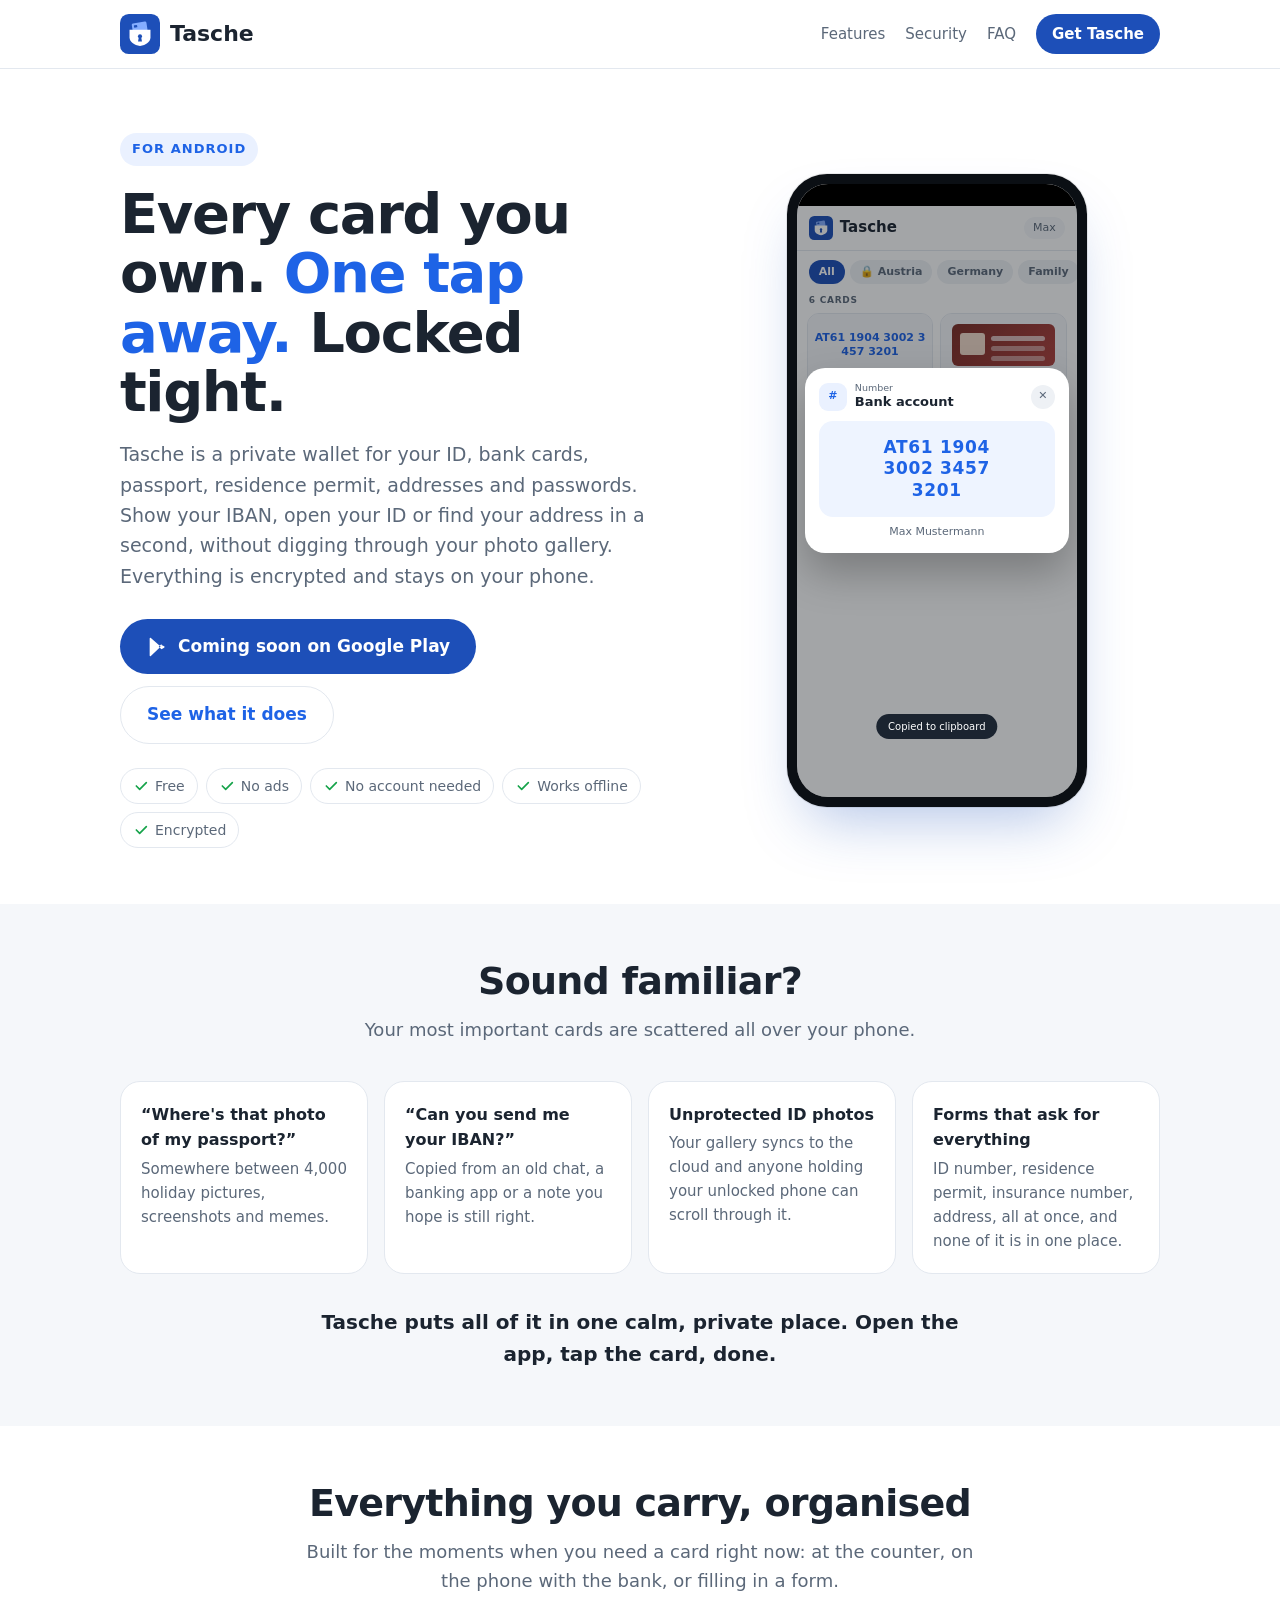
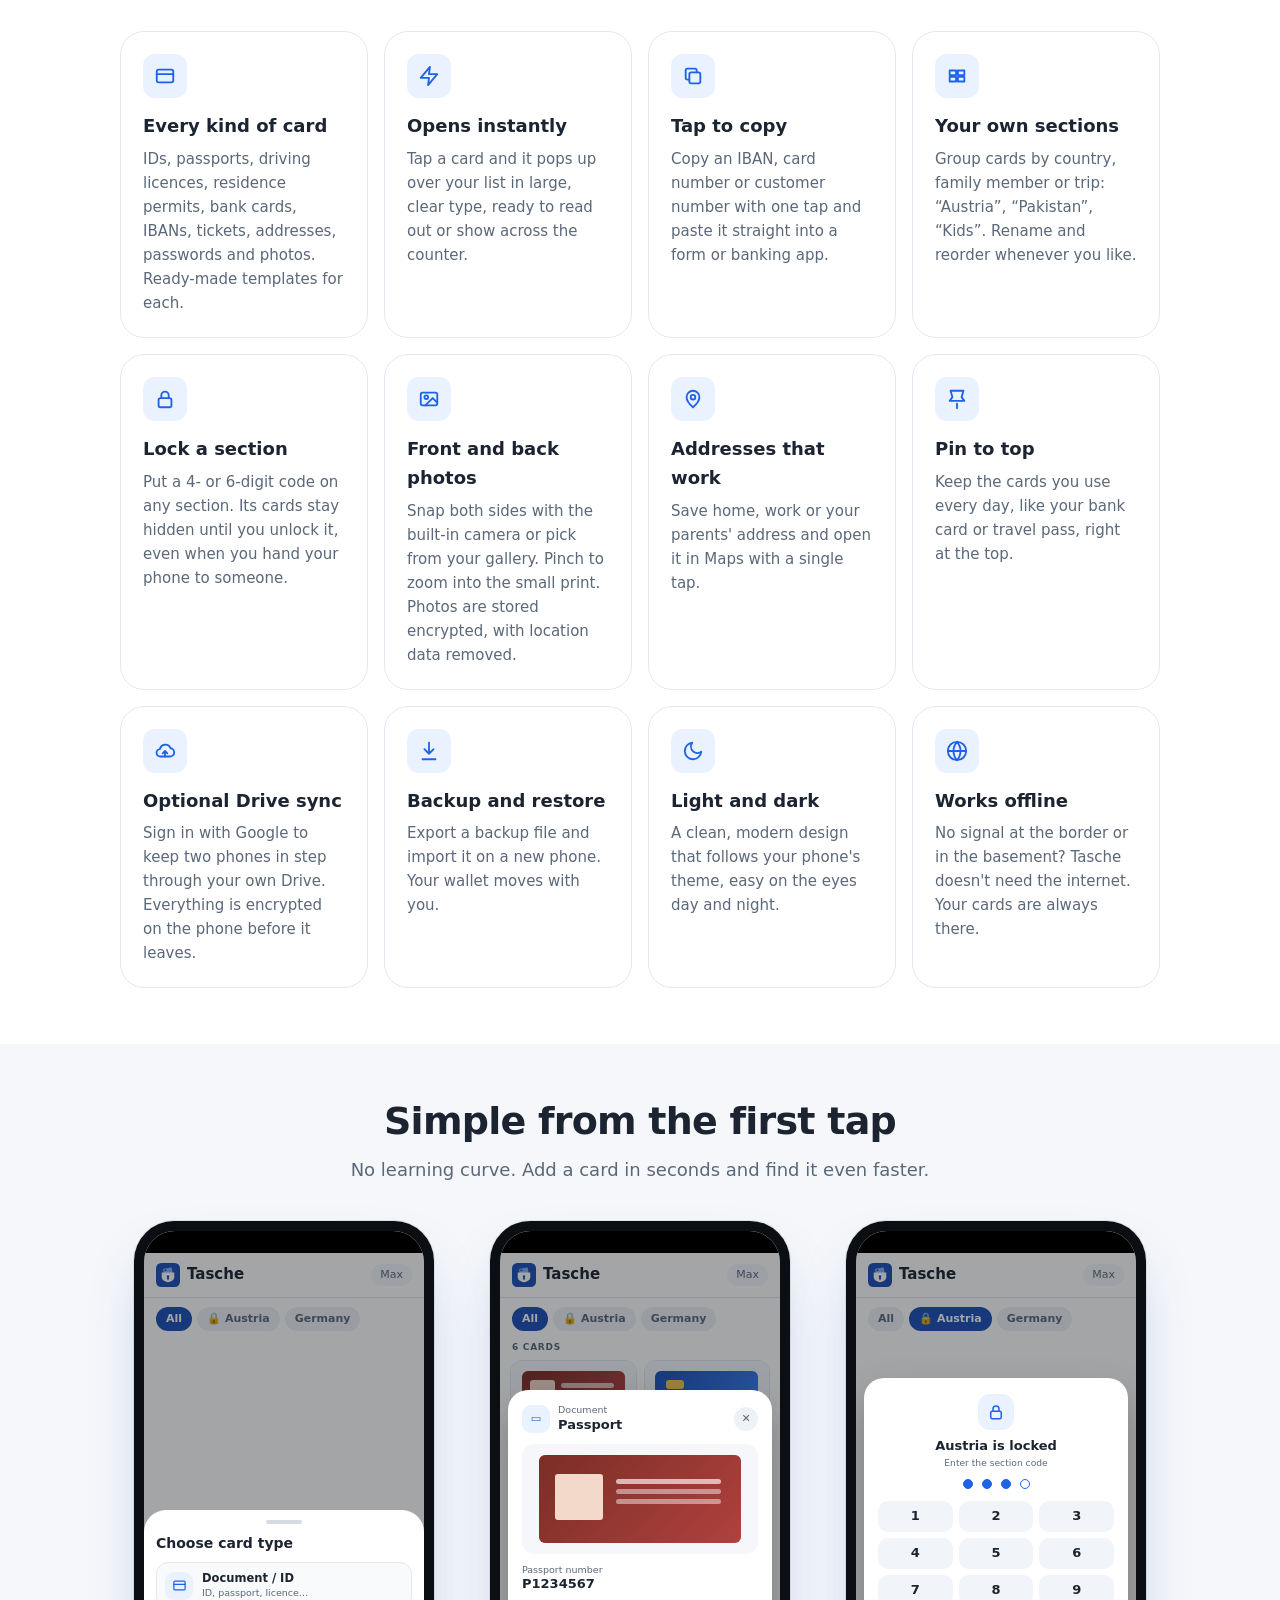
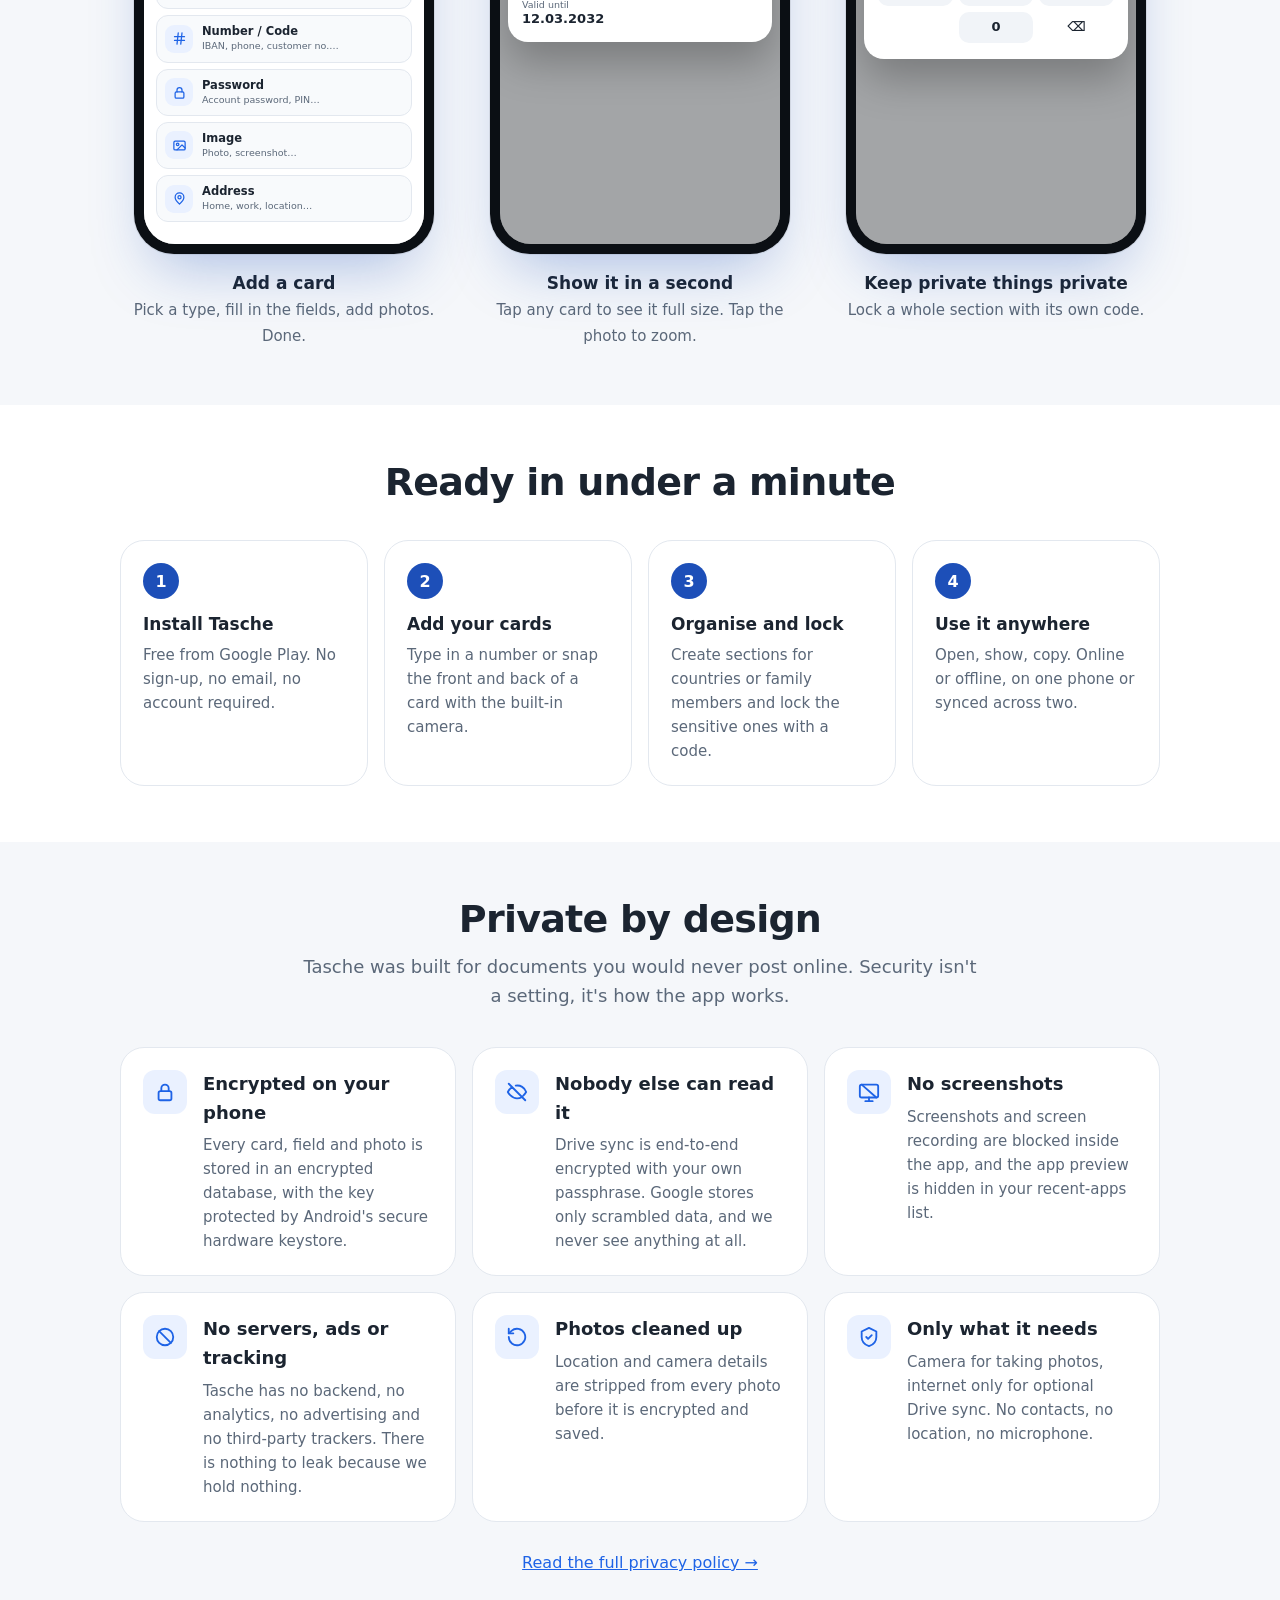
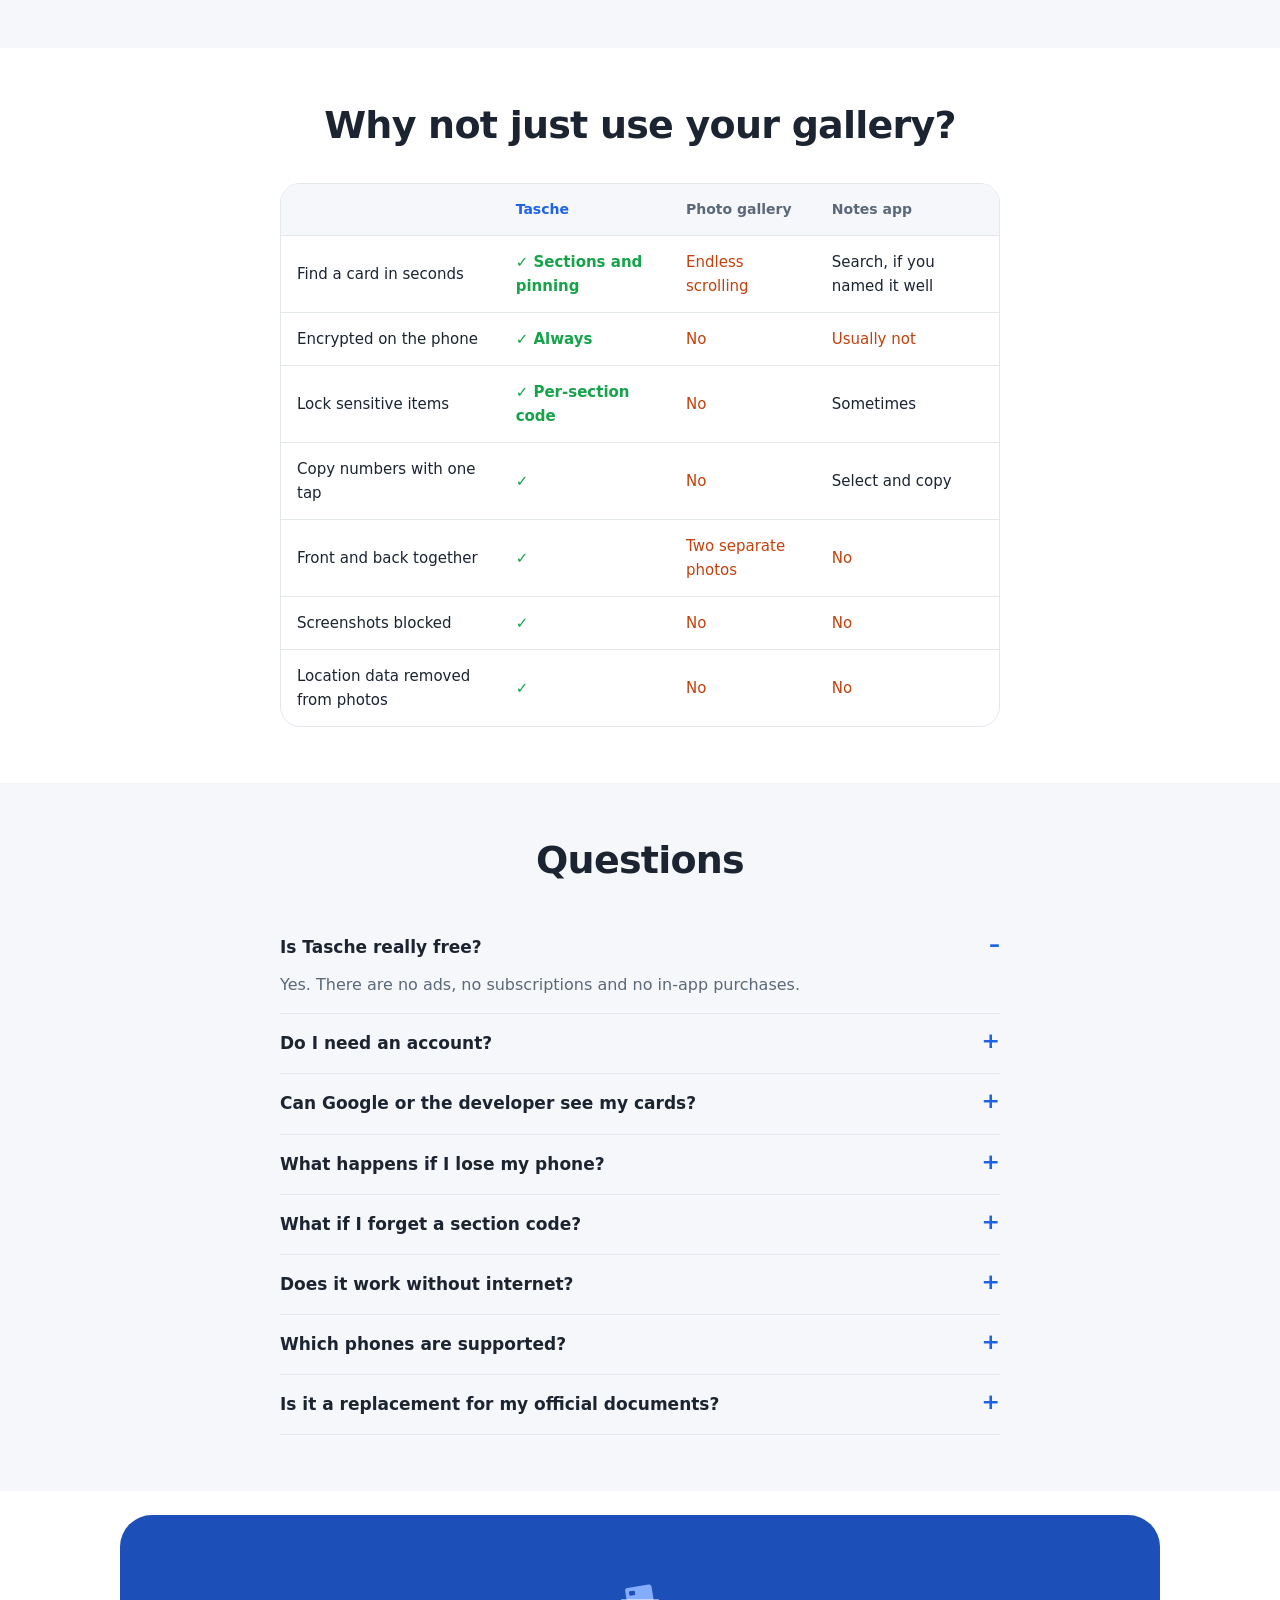
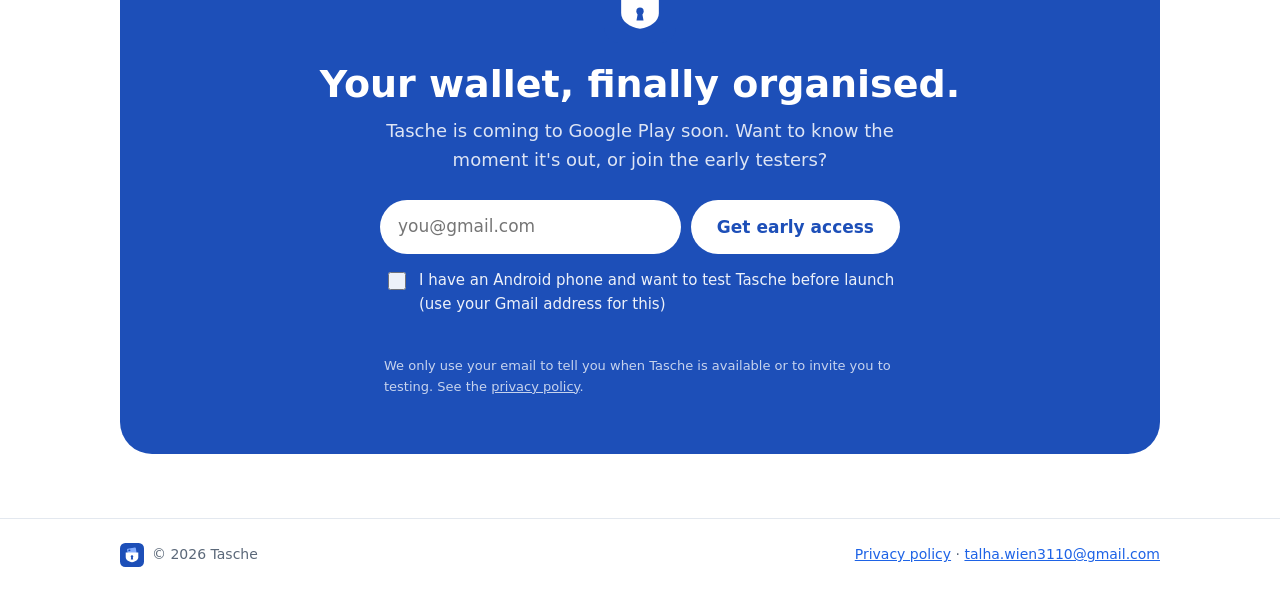
==== index.html @ e14dab0d "Add files via upload" ====
<!doctype html>
<html lang="en">
<head>
<meta charset="utf-8">
<meta name="viewport" content="width=device-width, initial-scale=1">
<title>Tasche – your cards and documents, encrypted on your phone</title>
<meta name="description" content="Tasche keeps your ID, bank cards, passport, addresses and passwords in one encrypted wallet on your Android phone. Free, no ads, works offline, optional encrypted Google Drive sync.">
<meta name="theme-color" content="#1D4FB8">
<meta property="og:title" content="Tasche – everything in your wallet, at your fingertips">
<meta property="og:description" content="Your IDs, bank cards, passport and passwords in one encrypted wallet on your Android phone. Free, no ads, no tracking.">
<meta property="og:image" content="img/icon-512.png">
<meta property="og:type" content="website">
<link rel="icon" href="img/logo.svg" type="image/svg+xml">
<link rel="icon" href="img/icon-192.png" type="image/png" sizes="192x192">
<link rel="apple-touch-icon" href="img/apple-touch-icon.png">
<link rel="stylesheet" href="style.css">
</head>
<body>
<header><div class="wrap">
  <a class="brandlink" href="index.html"><img src="img/logo.svg" alt="" width="40" height="40"><span class="brand">Tasche</span></a>
  <nav><a href="#features">Features</a><a href="#security">Security</a><a href="#faq">FAQ</a><a class="navbtn" href="#get">Get Tasche</a></nav>
</div></header>

<main>
<!-- HERO -->
<div class="wrap">
<section class="hero">
  <div>
    <span class="eyebrow">For Android</span>
    <h1>Every card you own. <span>One tap away.</span> Locked tight.</h1>
    <p class="lead">Tasche is a private wallet for your ID, bank cards, passport, residence permit, addresses and passwords. Show your IBAN, open your ID or find your address in a second, without digging through your photo gallery. Everything is encrypted and stays on your phone.</p>
    <div class="ctas">
      <a class="btn" href="#get"><svg viewBox="0 0 24 24" aria-hidden="true"><path d="M4 2.6v18.8c0 .5.5.8 1 .6l10.6-10a.6.6 0 0 0 0-.9L5 1.9c-.5-.2-1 .2-1 .7zm12.9 7.1 2.9 1.6c.6.4.6 1.2 0 1.5l-2.9 1.7-3-2.9 3-2.9z"/></svg>Coming soon on Google Play</a>
      <a class="btn ghost" href="#features">See what it does</a>
    </div>
    <ul class="chips">
      <li><svg viewBox="0 0 24 24"><path d="M5 12l5 5L20 7"/></svg>Free</li>
      <li><svg viewBox="0 0 24 24"><path d="M5 12l5 5L20 7"/></svg>No ads</li>
      <li><svg viewBox="0 0 24 24"><path d="M5 12l5 5L20 7"/></svg>No account needed</li>
      <li><svg viewBox="0 0 24 24"><path d="M5 12l5 5L20 7"/></svg>Works offline</li>
      <li><svg viewBox="0 0 24 24"><path d="M5 12l5 5L20 7"/></svg>Encrypted</li>
    </ul>
  </div>

  <!-- phone: home + card dialog -->
  <div class="phone" role="img" aria-label="Tasche showing a bank account number in a card dialog over the home screen">
    <div class="screen">
      <div class="sb"></div>
      <div class="ah"><img src="img/logo.svg" alt=""><b>Tasche</b><span class="pill">Max</span></div>
      <div class="tabs"><i class="on">All</i><i>🔒 Austria</i><i>Germany</i><i>Family</i></div>
      <div class="count">6 CARDS</div>
      <div class="tiles">
        <div class="tile"><div class="face">AT61 1904 3002 3457 3201</div><div class="meta"><b>Bank account</b><span class="tag"># Number</span></div></div>
        <div class="tile"><div class="face"><div class="idcard"></div></div><div class="meta"><b>Passport</b><span class="tag">Document</span></div></div>
        <div class="tile"><div class="face"><div class="bank"></div></div><div class="meta"><b>Debit card</b><span class="tag">Document</span></div></div>
        <div class="tile"><div class="face addr">Musterstraße 1, 1010 Wien</div><div class="meta"><b>Home</b><span class="tag">Address</span></div></div>
      </div>
      <div class="dim"></div>
      <div class="dlg">
        <div class="top"><span class="ic">#</span><div><small>Number</small><b>Bank account</b></div><span class="x">✕</span></div>
        <div class="big">AT61 1904<br>3002 3457<br>3201</div>
        <div class="who">Max Mustermann</div>
      </div>
      <div class="copied">Copied to clipboard</div>
    </div>
  </div>
</section>
</div>

<!-- PAIN POINTS -->
<section class="alt">
<div class="wrap">
  <div class="sechead"><h2>Sound familiar?</h2><p>Your most important cards are scattered all over your phone.</p></div>
  <div class="pains">
    <div class="pain"><b>“Where's that photo of my passport?”</b><p>Somewhere between 4,000 holiday pictures, screenshots and memes.</p></div>
    <div class="pain"><b>“Can you send me your IBAN?”</b><p>Copied from an old chat, a banking app or a note you hope is still right.</p></div>
    <div class="pain"><b>Unprotected ID photos</b><p>Your gallery syncs to the cloud and anyone holding your unlocked phone can scroll through it.</p></div>
    <div class="pain"><b>Forms that ask for everything</b><p>ID number, residence permit, insurance number, address, all at once, and none of it is in one place.</p></div>
  </div>
  <p class="answer">Tasche puts all of it in one calm, private place. Open the app, tap the card, done.</p>
</div>
</section>

<!-- FEATURES -->
<section id="features">
<div class="wrap">
  <div class="sechead"><h2>Everything you carry, organised</h2><p>Built for the moments when you need a card right now: at the counter, on the phone with the bank, or filling in a form.</p></div>
  <div class="grid">
    <div class="card"><div class="well"><svg viewBox="0 0 24 24"><rect x="3" y="5" width="18" height="14" rx="2"/><path d="M3 10h18"/></svg></div><h3>Every kind of card</h3><p>IDs, passports, driving licences, residence permits, bank cards, IBANs, tickets, addresses, passwords and photos. Ready-made templates for each.</p></div>
    <div class="card"><div class="well"><svg viewBox="0 0 24 24"><path d="M13 2 3 14h9l-1 8 10-12h-9z"/></svg></div><h3>Opens instantly</h3><p>Tap a card and it pops up over your list in large, clear type, ready to read out or show across the counter.</p></div>
    <div class="card"><div class="well"><svg viewBox="0 0 24 24"><rect x="8" y="8" width="12" height="12" rx="2"/><path d="M16 8V6a2 2 0 0 0-2-2H6a2 2 0 0 0-2 2v8a2 2 0 0 0 2 2h2"/></svg></div><h3>Tap to copy</h3><p>Copy an IBAN, card number or customer number with one tap and paste it straight into a form or banking app.</p></div>
    <div class="card"><div class="well"><svg viewBox="0 0 24 24"><path d="M4 6h7v5H4zM13 6h7v5h-7zM4 13h7v5H4zM13 13h7v5h-7z"/></svg></div><h3>Your own sections</h3><p>Group cards by country, family member or trip: “Austria”, “Pakistan”, “Kids”. Rename and reorder whenever you like.</p></div>
    <div class="card"><div class="well"><svg viewBox="0 0 24 24"><rect x="5" y="11" width="14" height="10" rx="2"/><path d="M8 11V8a4 4 0 0 1 8 0v3"/></svg></div><h3>Lock a section</h3><p>Put a 4- or 6-digit code on any section. Its cards stay hidden until you unlock it, even when you hand your phone to someone.</p></div>
    <div class="card"><div class="well"><svg viewBox="0 0 24 24"><rect x="3" y="5" width="18" height="14" rx="2"/><circle cx="9" cy="10" r="2"/><path d="m21 16-5-5-8 8"/></svg></div><h3>Front and back photos</h3><p>Snap both sides with the built-in camera or pick from your gallery. Pinch to zoom into the small print. Photos are stored encrypted, with location data removed.</p></div>
    <div class="card"><div class="well"><svg viewBox="0 0 24 24"><path d="M12 21s-7-6.2-7-11a7 7 0 0 1 14 0c0 4.8-7 11-7 11z"/><circle cx="12" cy="10" r="2.5"/></svg></div><h3>Addresses that work</h3><p>Save home, work or your parents' address and open it in Maps with a single tap.</p></div>
    <div class="card"><div class="well"><svg viewBox="0 0 24 24"><path d="M12 17v5M5 3h14l-2 7 3 4H4l3-4z"/></svg></div><h3>Pin to top</h3><p>Keep the cards you use every day, like your bank card or travel pass, right at the top.</p></div>
    <div class="card"><div class="well"><svg viewBox="0 0 24 24"><path d="M7 18a4 4 0 0 1-.5-8A6 6 0 0 1 18 9a4 4 0 0 1-1 9z"/><path d="M12 12v6M9.5 14.5 12 12l2.5 2.5"/></svg></div><h3>Optional Drive sync</h3><p>Sign in with Google to keep two phones in step through your own Drive. Everything is encrypted on the phone before it leaves.</p></div>
    <div class="card"><div class="well"><svg viewBox="0 0 24 24"><path d="M12 3v12M7 10l5 5 5-5"/><path d="M5 21h14"/></svg></div><h3>Backup and restore</h3><p>Export a backup file and import it on a new phone. Your wallet moves with you.</p></div>
    <div class="card"><div class="well"><svg viewBox="0 0 24 24"><path d="M21 12.8A9 9 0 1 1 11.2 3a7 7 0 0 0 9.8 9.8z"/></svg></div><h3>Light and dark</h3><p>A clean, modern design that follows your phone's theme, easy on the eyes day and night.</p></div>
    <div class="card"><div class="well"><svg viewBox="0 0 24 24"><path d="M2 12h20M12 2a15 15 0 0 1 0 20M12 2a15 15 0 0 0 0 20"/><circle cx="12" cy="12" r="10"/></svg></div><h3>Works offline</h3><p>No signal at the border or in the basement? Tasche doesn't need the internet. Your cards are always there.</p></div>
  </div>
</div>
</section>

<!-- SHOWCASE -->
<section class="alt">
<div class="wrap">
  <div class="sechead"><h2>Simple from the first tap</h2><p>No learning curve. Add a card in seconds and find it even faster.</p></div>
  <div class="show">
    <figure>
      <div class="phone" role="img" aria-label="Choosing a card type">
        <div class="screen">
          <div class="sb"></div>
          <div class="ah"><img src="img/logo.svg" alt=""><b>Tasche</b><span class="pill">Max</span></div>
          <div class="tabs"><i class="on">All</i><i>🔒 Austria</i><i>Germany</i></div>
          <div class="dim"></div>
          <div class="sheet">
            <div class="grab"></div>
            <h4>Choose card type</h4>
            <div class="opt"><span class="ic"><svg viewBox="0 0 24 24"><rect x="3" y="5" width="18" height="14" rx="2"/><path d="M3 10h18"/></svg></span><div><b>Document / ID</b><span>ID, passport, licence…</span></div></div>
            <div class="opt"><span class="ic"><svg viewBox="0 0 24 24"><path d="M4 9h16M4 15h16M10 3 8 21M16 3l-2 18"/></svg></span><div><b>Number / Code</b><span>IBAN, phone, customer no.…</span></div></div>
            <div class="opt"><span class="ic"><svg viewBox="0 0 24 24"><rect x="5" y="11" width="14" height="10" rx="2"/><path d="M8 11V8a4 4 0 0 1 8 0v3"/></svg></span><div><b>Password</b><span>Account password, PIN…</span></div></div>
            <div class="opt"><span class="ic"><svg viewBox="0 0 24 24"><rect x="3" y="5" width="18" height="14" rx="2"/><circle cx="9" cy="10" r="2"/><path d="m21 16-5-5-8 8"/></svg></span><div><b>Image</b><span>Photo, screenshot…</span></div></div>
            <div class="opt"><span class="ic"><svg viewBox="0 0 24 24"><path d="M12 21s-7-6.2-7-11a7 7 0 0 1 14 0c0 4.8-7 11-7 11z"/><circle cx="12" cy="10" r="2.5"/></svg></span><div><b>Address</b><span>Home, work, location…</span></div></div>
          </div>
        </div>
      </div>
      <figcaption><b>Add a card</b><span>Pick a type, fill in the fields, add photos. Done.</span></figcaption>
    </figure>

    <figure>
      <div class="phone" role="img" aria-label="A passport card open in a dialog">
        <div class="screen">
          <div class="sb"></div>
          <div class="ah"><img src="img/logo.svg" alt=""><b>Tasche</b><span class="pill">Max</span></div>
          <div class="tabs"><i class="on">All</i><i>🔒 Austria</i><i>Germany</i></div>
          <div class="count">6 CARDS</div>
          <div class="tiles">
            <div class="tile"><div class="face"><div class="idcard"></div></div><div class="meta"><b>Passport</b></div></div>
            <div class="tile"><div class="face"><div class="bank"></div></div><div class="meta"><b>Debit card</b></div></div>
          </div>
          <div class="dim"></div>
          <div class="dlg" style="top:26%">
            <div class="top"><span class="ic">▭</span><div><small>Document</small><b>Passport</b></div><span class="x">✕</span></div>
            <div class="face" style="height:110px;display:grid;place-items:center;background:#F5F7FA;border-radius:12px"><div class="idcard" style="width:86%;height:80%"></div></div>
            <div class="who" style="text-align:left;margin-top:10px"><small>Passport number</small><b style="font-size:13px;color:#1B2430">P1234567</b></div>
            <div class="who" style="text-align:left;margin-top:6px"><small>Valid until</small><b style="font-size:13px;color:#1B2430">12.03.2032</b></div>
          </div>
        </div>
      </div>
      <figcaption><b>Show it in a second</b><span>Tap any card to see it full size. Tap the photo to zoom.</span></figcaption>
    </figure>

    <figure>
      <div class="phone" role="img" aria-label="Unlocking a section with a code">
        <div class="screen">
          <div class="sb"></div>
          <div class="ah"><img src="img/logo.svg" alt=""><b>Tasche</b><span class="pill">Max</span></div>
          <div class="tabs"><i>All</i><i class="on">🔒 Austria</i><i>Germany</i></div>
          <div class="dim"></div>
          <div class="pad">
            <div class="lock"><svg viewBox="0 0 24 24"><rect x="5" y="11" width="14" height="10" rx="2"/><path d="M8 11V8a4 4 0 0 1 8 0v3"/></svg></div>
            <b>Austria is locked</b><small>Enter the section code</small>
            <div class="dots"><i class="f"></i><i class="f"></i><i class="f"></i><i></i></div>
            <div class="keys"><i>1</i><i>2</i><i>3</i><i>4</i><i>5</i><i>6</i><i>7</i><i>8</i><i>9</i><i class="e"></i><i>0</i><i class="e">⌫</i></div>
          </div>
        </div>
      </div>
      <figcaption><b>Keep private things private</b><span>Lock a whole section with its own code.</span></figcaption>
    </figure>
  </div>
</div>
</section>

<!-- HOW IT WORKS -->
<section>
<div class="wrap">
  <div class="sechead"><h2>Ready in under a minute</h2></div>
  <ol class="steps">
    <li><b>Install Tasche</b><p>Free from Google Play. No sign-up, no email, no account required.</p></li>
    <li><b>Add your cards</b><p>Type in a number or snap the front and back of a card with the built-in camera.</p></li>
    <li><b>Organise and lock</b><p>Create sections for countries or family members and lock the sensitive ones with a code.</p></li>
    <li><b>Use it anywhere</b><p>Open, show, copy. Online or offline, on one phone or synced across two.</p></li>
  </ol>
</div>
</section>

<!-- SECURITY -->
<section id="security" class="alt">
<div class="wrap">
  <div class="sechead"><h2>Private by design</h2><p>Tasche was built for documents you would never post online. Security isn't a setting, it's how the app works.</p></div>
  <div class="sec">
    <div class="card"><div class="well"><svg viewBox="0 0 24 24"><rect x="5" y="11" width="14" height="10" rx="2"/><path d="M8 11V8a4 4 0 0 1 8 0v3"/></svg></div><div><h3>Encrypted on your phone</h3><p>Every card, field and photo is stored in an encrypted database, with the key protected by Android's secure hardware keystore.</p></div></div>
    <div class="card"><div class="well"><svg viewBox="0 0 24 24"><path d="M3 3l18 18M10.6 5.1A10 10 0 0 1 22 12a17 17 0 0 1-3.2 4M6.6 6.6A17 17 0 0 0 2 12s3.6 7 10 7a9.5 9.5 0 0 0 5.4-1.6"/></svg></div><div><h3>Nobody else can read it</h3><p>Drive sync is end-to-end encrypted with your own passphrase. Google stores only scrambled data, and we never see anything at all.</p></div></div>
    <div class="card"><div class="well"><svg viewBox="0 0 24 24"><rect x="2" y="4" width="20" height="14" rx="2"/><path d="M8 22h8M12 18v4M4 4l16 14"/></svg></div><div><h3>No screenshots</h3><p>Screenshots and screen recording are blocked inside the app, and the app preview is hidden in your recent-apps list.</p></div></div>
    <div class="card"><div class="well"><svg viewBox="0 0 24 24"><circle cx="12" cy="12" r="9"/><path d="M5.6 5.6l12.8 12.8"/></svg></div><div><h3>No servers, ads or tracking</h3><p>Tasche has no backend, no analytics, no advertising and no third-party trackers. There is nothing to leak because we hold nothing.</p></div></div>
    <div class="card"><div class="well"><svg viewBox="0 0 24 24"><path d="M3 12a9 9 0 1 0 3-6.7L3 8"/><path d="M3 3v5h5"/></svg></div><div><h3>Photos cleaned up</h3><p>Location and camera details are stripped from every photo before it is encrypted and saved.</p></div></div>
    <div class="card"><div class="well"><svg viewBox="0 0 24 24"><path d="M12 2l8 4v6c0 5-3.5 8.5-8 10-4.5-1.5-8-5-8-10V6z"/><path d="m9 12 2 2 4-4"/></svg></div><div><h3>Only what it needs</h3><p>Camera for taking photos, internet only for optional Drive sync. No contacts, no location, no microphone.</p></div></div>
  </div>
  <p style="text-align:center;margin-top:28px"><a href="privacy.html">Read the full privacy policy →</a></p>
</div>
</section>

<!-- COMPARE -->
<section>
<div class="wrap narrow">
  <div class="sechead"><h2>Why not just use your gallery?</h2></div>
  <div class="tablewrap">
  <table>
    <thead><tr><th></th><th class="us">Tasche</th><th>Photo gallery</th><th>Notes app</th></tr></thead>
    <tbody>
      <tr><td>Find a card in seconds</td><td class="y">✓ Sections and pinning</td><td class="n">Endless scrolling</td><td>Search, if you named it well</td></tr>
      <tr><td>Encrypted on the phone</td><td class="y">✓ Always</td><td class="n">No</td><td class="n">Usually not</td></tr>
      <tr><td>Lock sensitive items</td><td class="y">✓ Per-section code</td><td class="n">No</td><td>Sometimes</td></tr>
      <tr><td>Copy numbers with one tap</td><td class="y">✓</td><td class="n">No</td><td>Select and copy</td></tr>
      <tr><td>Front and back together</td><td class="y">✓</td><td class="n">Two separate photos</td><td class="n">No</td></tr>
      <tr><td>Screenshots blocked</td><td class="y">✓</td><td class="n">No</td><td class="n">No</td></tr>
      <tr><td>Location data removed from photos</td><td class="y">✓</td><td class="n">No</td><td class="n">No</td></tr>
    </tbody>
  </table>
  </div>
</div>
</section>

<!-- FAQ -->
<section id="faq" class="alt">
<div class="wrap narrow">
  <div class="sechead"><h2>Questions</h2></div>
  <details open><summary>Is Tasche really free?</summary><p>Yes. There are no ads, no subscriptions and no in-app purchases.</p></details>
  <details><summary>Do I need an account?</summary><p>No. Tasche works fully without signing in. A Google sign-in is only needed if you want to sync between phones through your own Google Drive.</p></details>
  <details><summary>Can Google or the developer see my cards?</summary><p>No. Your data is encrypted on your phone. When you turn on Drive sync, it is encrypted with your own passphrase before upload, so Google only stores data it cannot read. We don't run any server and never receive your data.</p></details>
  <details><summary>What happens if I lose my phone?</summary><p>Your cards are encrypted, and locked sections need their code. To get your cards back on a new phone, use Drive sync with your passphrase (or your recovery key), or import a backup you exported earlier.</p></details>
  <details><summary>What if I forget a section code?</summary><p>You can reset it after confirming it's you with your phone's own screen lock or fingerprint.</p></details>
  <details><summary>Does it work without internet?</summary><p>Yes. Everything is stored on the phone. Internet is only used for optional Drive sync.</p></details>
  <details><summary>Which phones are supported?</summary><p>Android phones. Tasche is not available for iPhone.</p></details>
  <details><summary>Is it a replacement for my official documents?</summary><p>No. Tasche is a personal copy to help you find and share details quickly. Always carry the original documents where the law requires them.</p></details>
</div>
</section>

<!-- FINAL CTA -->
<div class="wrap" id="get">
  <div class="final">
    <img src="img/logo.svg" alt="" width="72" height="72">
    <h2>Your wallet, finally organised.</h2>
    <p>Tasche is coming to Google Play soon. Want to know the moment it's out, or join the early testers?</p>
    <form id="ea" class="ea" novalidate>
      <div class="earow">
        <label class="sr" for="ea-email">Your email</label>
        <input id="ea-email" name="email" type="email" inputmode="email" autocomplete="email" placeholder="you@gmail.com" required maxlength="254">
        <button class="btn" type="submit">Get early access</button>
      </div>
      <label class="eatest"><input type="checkbox" name="tester" value="yes"> I have an Android phone and want to test Tasche before launch (use your Gmail address for this)</label>
      <input class="hp" type="text" name="website" tabindex="-1" autocomplete="off" aria-hidden="true">
      <p class="eamsg" id="ea-msg" role="status" aria-live="polite"></p>
      <p class="eanote">We only use your email to tell you when Tasche is available or to invite you to testing. See the <a href="privacy.html#early-access">privacy policy</a>.</p>
    </form>
  </div>
</div>
</main>

<footer><div class="wrap">
  <span class="fbrand"><img src="img/logo.svg" alt="">© 2026 Tasche</span>
  <span><a href="privacy.html">Privacy policy</a> · <a href="mailto:talha.wien3110@gmail.com">talha.wien3110@gmail.com</a></span>
</div></footer>
<script>
/* Paste your Google Apps Script web app URL here (see README.md, "Early access sign-ups").
   While it is empty, the form opens an email to you instead. */
const EARLY_ACCESS_URL = "https://script.google.com/macros/s/AKfycbwFM7EM215iiBmPvSdhXdI4mFxLZEUkRT9CyIqZ45nziYQXLsOK7evM7YPiTI-kr7qF/exec";
const EARLY_ACCESS_EMAIL = "talha.wien3110@gmail.com";

(function () {
  const form = document.getElementById("ea");
  const input = document.getElementById("ea-email");
  const msg = document.getElementById("ea-msg");
  const btn = form.querySelector("button");
  const valid = (v) => /^[^\s@]+@[^\s@]+\.[^\s@]{2,}$/.test(v) && v.length <= 254;
  const say = (text, ok) => { msg.textContent = text; msg.className = "eamsg " + (ok ? "ok" : "err"); };

  form.addEventListener("submit", async (e) => {
    e.preventDefault();
    const email = input.value.trim();
    if (!valid(email)) { say("Please enter a valid email address.", false); input.focus(); return; }
    const tester = form.tester.checked ? "yes" : "no";
    say("", true);

    if (!EARLY_ACCESS_URL) {
      const body = "Please add me to the Tasche early access list.%0D%0AEmail: " + encodeURIComponent(email) +
        "%0D%0AWants to test: " + tester;
      location.href = "mailto:" + EARLY_ACCESS_EMAIL + "?subject=Tasche%20early%20access&body=" + body;
      return;
    }

    btn.disabled = true; btn.textContent = "Sending…";
    try {
      await fetch(EARLY_ACCESS_URL, {
        method: "POST",
        mode: "no-cors",
        body: new URLSearchParams({ email, tester, website: form.website.value })
      });
      form.reset();
      say("Thanks! You're on the list. We'll email you when Tasche is ready.", true);
    } catch (err) {
      say("Something went wrong. Please try again, or email " + EARLY_ACCESS_EMAIL + ".", false);
    } finally {
      btn.disabled = false; btn.textContent = "Get early access";
    }
  });
})();
</script>
</body>
</html>
---- style.css ----
:root{
  --blue:#1D4FB8;--blue-600:#1E63E6;--blue-300:#84ADFF;--blue-50:#EAF1FF;
  --ink:#1B2430;--muted:#5B6879;--line:#E3E8EF;--bg:#FFFFFF;--panel:#F5F7FA;
  --ok:#16A34A;--no:#C2410C;
  --phone-bg:#FFFFFF;--phone-ink:#1B2430;--phone-line:#E3E8EF;--phone-tile:#F5F7FA;
}
@media (prefers-color-scheme:dark){:root{
  --blue:#84ADFF;--blue-600:#84ADFF;--blue-50:#1A2B4D;
  --ink:#E3E8EF;--muted:#9AA6B5;--line:#2A3340;--bg:#0F141A;--panel:#161C24;
  --ok:#4ADE80;--no:#FB923C;
}}
*{box-sizing:border-box}
html{scroll-behavior:smooth}
html,body{margin:0;background:var(--bg);color:var(--ink);font:16px/1.6 system-ui,-apple-system,"Segoe UI",Roboto,Inter,sans-serif}
a{color:var(--blue-600)}
img{max-width:100%}
.wrap{max-width:1080px;margin:0 auto;padding:0 20px}
.narrow{max-width:760px}

/* header */
header{position:sticky;top:0;z-index:10;background:color-mix(in srgb,var(--bg) 88%,transparent);backdrop-filter:blur(10px);border-bottom:1px solid var(--line)}
header .wrap{display:flex;align-items:center;gap:12px;height:68px}
.brandlink{display:flex;align-items:center;gap:10px;text-decoration:none;color:var(--ink)}
.brandlink img{width:40px;height:40px}
.brand{font-weight:700;font-size:22px}
nav{margin-left:auto;display:flex;align-items:center;gap:20px;font-size:15px}
nav a{text-decoration:none;color:var(--muted)}
nav a.navbtn{background:var(--blue);color:#fff;padding:8px 16px;border-radius:999px;font-weight:600}
@media (prefers-color-scheme:dark){nav a.navbtn,.btn{color:#0F141A}}

/* buttons */
.btn{display:inline-flex;align-items:center;gap:10px;background:var(--blue);color:#fff;text-decoration:none;font-weight:600;padding:14px 26px;border-radius:999px;font-size:17px}
.btn svg{width:22px;height:22px;fill:currentColor}
.btn.ghost{background:transparent;color:var(--blue-600);border:1.5px solid var(--line)}
.ctas{display:flex;flex-wrap:wrap;gap:12px;align-items:center}

/* hero */
.hero{display:grid;grid-template-columns:1.1fr .9fr;gap:48px;align-items:center;padding:64px 0 56px}
.eyebrow{display:inline-block;font-size:13px;font-weight:700;letter-spacing:.08em;text-transform:uppercase;color:var(--blue-600);background:var(--blue-50);padding:6px 12px;border-radius:999px;margin-bottom:18px}
.hero h1{font-size:clamp(34px,5.4vw,56px);line-height:1.06;margin:0 0 18px;letter-spacing:-.025em}
.hero h1 span{color:var(--blue-600)}
.lead{font-size:19px;color:var(--muted);max-width:560px;margin:0 0 28px}
.chips{display:flex;flex-wrap:wrap;gap:8px;margin:24px 0 0;padding:0;list-style:none}
.chips li{display:flex;align-items:center;gap:6px;font-size:14px;color:var(--muted);border:1px solid var(--line);padding:6px 12px;border-radius:999px}
.chips svg{width:16px;height:16px;stroke:var(--ok);fill:none;stroke-width:2.5;stroke-linecap:round;stroke-linejoin:round}

/* sections */
section{padding:56px 0}
.sechead{text-align:center;max-width:680px;margin:0 auto 36px}
.sechead h2{font-size:clamp(28px,4vw,38px);line-height:1.15;margin:0 0 12px;letter-spacing:-.02em}
.sechead p{color:var(--muted);font-size:18px;margin:0}
.alt{background:var(--panel)}

/* pain points */
.pains{display:grid;grid-template-columns:repeat(auto-fit,minmax(230px,1fr));gap:16px}
.pain{border:1px solid var(--line);border-radius:20px;padding:20px;background:var(--bg)}
.pain b{display:block;margin-bottom:4px}
.pain p{margin:0;color:var(--muted);font-size:15px}
.answer{text-align:center;font-size:20px;font-weight:600;margin:32px auto 0;max-width:640px}

/* features */
.grid{display:grid;grid-template-columns:repeat(auto-fit,minmax(240px,1fr));gap:16px}
.card{border:1px solid var(--line);border-radius:24px;padding:22px;background:var(--bg)}
.well{width:44px;height:44px;border-radius:12px;background:var(--blue-50);display:grid;place-items:center;margin-bottom:14px}
.well svg{width:22px;height:22px;stroke:var(--blue-600);fill:none;stroke-width:2;stroke-linecap:round;stroke-linejoin:round}
.card h3{margin:0 0 6px;font-size:18px}
.card p{margin:0;color:var(--muted);font-size:15px}

/* showcase */
.show{display:grid;grid-template-columns:repeat(3,1fr);gap:28px;align-items:start}
.show figure{margin:0;text-align:center}
.show figcaption{margin-top:16px}
.show figcaption b{display:block;font-size:17px}
.show figcaption span{color:var(--muted);font-size:15px}

/* steps */
.steps{display:grid;grid-template-columns:repeat(auto-fit,minmax(230px,1fr));gap:16px;counter-reset:s;list-style:none;padding:0;margin:0}
.steps li{counter-increment:s;border:1px solid var(--line);border-radius:24px;padding:22px;background:var(--bg)}
.steps li::before{content:counter(s);display:grid;place-items:center;width:36px;height:36px;border-radius:50%;background:var(--blue);color:#fff;font-weight:700;margin-bottom:12px}
@media (prefers-color-scheme:dark){.steps li::before{color:#0F141A}}
.steps b{display:block;font-size:17px;margin-bottom:4px}
.steps p{margin:0;color:var(--muted);font-size:15px}

/* security */
.sec{display:grid;grid-template-columns:repeat(auto-fit,minmax(300px,1fr));gap:16px}
.sec .card{display:flex;gap:16px}
.sec .well{flex:none;margin:0}

/* compare */
.tablewrap{overflow-x:auto;border:1px solid var(--line);border-radius:20px}
table{width:100%;border-collapse:collapse;min-width:560px;font-size:15px}
th,td{padding:14px 16px;text-align:left;border-bottom:1px solid var(--line)}
tr:last-child td{border-bottom:0}
th{font-size:14px;color:var(--muted);font-weight:600;background:var(--panel)}
th.us{color:var(--blue-600)}
td.y{color:var(--ok);font-weight:600}
td.n{color:var(--no)}
td:first-child{font-weight:500}

/* faq */
details{border-bottom:1px solid var(--line);padding:16px 0}
summary{cursor:pointer;font-weight:600;font-size:17px;list-style:none;display:flex;justify-content:space-between;gap:16px}
summary::-webkit-details-marker{display:none}
summary::after{content:"+";color:var(--blue-600);font-size:22px;line-height:1}
details[open] summary::after{content:"–"}
details p{color:var(--muted);margin:10px 0 0}

/* final cta */
.final{text-align:center;background:var(--blue);color:#fff;border-radius:32px;padding:56px 24px;margin:24px 0 64px}
.final img{width:72px;height:72px;margin-bottom:12px}
.final h2{font-size:clamp(28px,4vw,38px);margin:0 0 10px;line-height:1.15}
.final p{opacity:.85;margin:0 auto 26px;max-width:520px;font-size:18px}
.final .btn{background:#fff;color:#1D4FB8}
@media (prefers-color-scheme:dark){.final{background:#1A2B4D}.final .btn{color:#1D4FB8}}

/* privacy page */
article{padding:40px 0 64px}
article h1{font-size:34px;margin:0 0 4px}
article h2{font-size:21px;margin:36px 0 8px}
article .date{color:var(--muted);margin:0 0 24px}
article li{margin:4px 0}

footer{border-top:1px solid var(--line);color:var(--muted);font-size:14px}
footer .wrap{padding:24px 20px;display:flex;flex-wrap:wrap;gap:16px;justify-content:space-between;align-items:center}
footer .fbrand{display:flex;align-items:center;gap:8px}
footer img{width:24px;height:24px}

/* ---------- phone mockups (always light, like the app screenshots) ---------- */
.phone{position:relative;width:100%;max-width:300px;margin:0 auto;aspect-ratio:9/19;border-radius:40px;background:#0B0F14;padding:10px;box-shadow:0 30px 60px -20px rgba(29,79,184,.35),0 0 0 1px rgba(0,0,0,.08)}
.screen{position:relative;height:100%;border-radius:31px;overflow:hidden;background:var(--phone-bg);color:var(--phone-ink);font-size:11px;line-height:1.3;text-align:left}
.sb{height:22px;background:#000}
.ah{display:flex;align-items:center;gap:7px;padding:10px 12px;border-bottom:1px solid var(--phone-line)}
.ah img{width:24px;height:24px}
.ah b{font-size:15px}
.ah .pill{margin-left:auto;background:var(--phone-tile);border-radius:999px;padding:4px 9px;color:#5B6879}
.tabs{display:flex;gap:5px;padding:9px 12px;overflow:hidden;white-space:nowrap}
.tabs i{font-style:normal;background:#EEF1F5;color:#5B6879;padding:5px 10px;border-radius:999px;font-weight:600}
.tabs i.on{background:#1D4FB8;color:#fff}
.count{padding:2px 12px 6px;color:#5B6879;font-weight:700;letter-spacing:.08em;font-size:9px}
.tiles{display:grid;grid-template-columns:1fr 1fr;gap:7px;padding:0 10px}
.tile{border:1px solid var(--phone-line);border-radius:12px;overflow:hidden;background:#fff}
.tile .face{height:62px;display:grid;place-items:center;background:var(--phone-tile);font-weight:800;color:#1E63E6;font-size:11px;text-align:center;padding:4px;word-break:break-all}
.tile .meta{padding:6px 8px}
.tile .meta b{display:block;font-size:10.5px;white-space:nowrap;overflow:hidden;text-overflow:ellipsis}
.tag{display:inline-block;margin-top:3px;background:#EAF1FF;color:#1E63E6;border-radius:999px;padding:1px 7px;font-size:9px;font-weight:600}
.idcard{width:88%;height:78%;border-radius:6px;background:linear-gradient(135deg,#7B2D26,#B0413E);position:relative}
.idcard::before{content:"";position:absolute;left:8%;top:22%;width:24%;height:52%;background:#F2D9C9;border-radius:3px}
.idcard::after{content:"";position:absolute;left:38%;right:10%;top:28%;height:5px;background:rgba(255,255,255,.65);border-radius:3px;box-shadow:0 10px 0 rgba(255,255,255,.45),0 20px 0 rgba(255,255,255,.45)}
.bank{width:88%;height:78%;border-radius:6px;background:linear-gradient(135deg,#1D4FB8,#3B82F6);position:relative}
.bank::before{content:"";position:absolute;left:10%;top:22%;width:18%;height:22%;background:#F5C451;border-radius:3px}
.bank::after{content:"•••• 1111";position:absolute;left:10%;bottom:14%;color:#fff;font-size:9px;font-weight:600;letter-spacing:.05em}
.addr{font-weight:500!important;color:#5B6879!important;font-size:10px!important}
.fab{position:absolute;left:50%;bottom:16px;transform:translateX(-50%);background:#1D4FB8;color:#fff;font-weight:700;padding:9px 18px;border-radius:999px;font-size:12px;box-shadow:0 8px 18px -6px rgba(29,79,184,.6);white-space:nowrap}
.dim{position:absolute;inset:22px 0 0;background:rgba(15,20,26,.38)}
.dlg{position:absolute;left:8px;right:8px;top:30%;background:#fff;border-radius:20px;padding:14px;box-shadow:0 20px 40px rgba(0,0,0,.25)}
.dlg .top{display:flex;align-items:center;gap:8px;margin-bottom:10px}
.dlg .ic{width:28px;height:28px;border-radius:9px;background:#EAF1FF;color:#1E63E6;display:grid;place-items:center;font-weight:800}
.dlg small{display:block;color:#5B6879;font-size:9.5px}
.dlg b{font-size:13px}
.dlg .x{margin-left:auto;width:24px;height:24px;border-radius:50%;background:#EEF1F5;display:grid;place-items:center;color:#5B6879}
.big{background:#EEF4FF;border-radius:14px;padding:16px 8px;text-align:center;color:#1E63E6;font-weight:800;font-size:17px;letter-spacing:.04em;line-height:1.25}
.dlg .who{text-align:center;color:#5B6879;margin-top:8px}
.copied{position:absolute;left:50%;bottom:58px;transform:translateX(-50%);background:#1B2430;color:#fff;border-radius:999px;padding:6px 12px;font-size:10px;white-space:nowrap}
.sheet{position:absolute;left:0;right:0;bottom:0;background:#fff;border-radius:22px 22px 0 0;padding:10px 12px 16px}
.sheet .grab{width:36px;height:4px;border-radius:4px;background:#D5DBE3;margin:0 auto 10px}
.sheet h4{margin:0 0 10px;font-size:14px}
.opt{display:flex;align-items:center;gap:9px;border:1px solid var(--phone-line);border-radius:12px;padding:8px;margin-bottom:6px;background:#F8FAFC}
.opt .ic{width:28px;height:28px;border-radius:9px;background:#EAF1FF;display:grid;place-items:center;flex:none}
.opt .ic svg{width:15px;height:15px;stroke:#1E63E6;fill:none;stroke-width:2;stroke-linecap:round;stroke-linejoin:round}
.opt b{display:block;font-size:11.5px}
.opt span{color:#5B6879;font-size:9.5px}
.pad{position:absolute;left:8px;right:8px;top:24%;background:#fff;border-radius:20px;padding:16px 14px;text-align:center;box-shadow:0 20px 40px rgba(0,0,0,.25)}
.pad .lock{width:36px;height:36px;border-radius:12px;background:#EAF1FF;display:grid;place-items:center;margin:0 auto 8px}
.pad .lock svg{width:18px;height:18px;stroke:#1E63E6;fill:none;stroke-width:2;stroke-linecap:round;stroke-linejoin:round}
.pad b{font-size:13px}
.pad small{display:block;color:#5B6879;margin:2px 0 10px}
.dots{display:flex;justify-content:center;gap:9px;margin-bottom:12px}
.dots i{width:10px;height:10px;border-radius:50%;border:1.5px solid #1E63E6}
.dots i.f{background:#1E63E6}
.keys{display:grid;grid-template-columns:repeat(3,1fr);gap:6px}
.keys i{font-style:normal;background:#F1F4F8;border-radius:10px;padding:7px 0;font-weight:700;font-size:13px}
.keys i.e{background:transparent}

/* responsive */
@media (max-width:900px){
  .hero{grid-template-columns:1fr;gap:40px;padding-top:44px}
  .hero .phone{max-width:280px}
  .show{grid-template-columns:1fr;gap:44px}
}
@media (max-width:620px){
  nav a:not(.navbtn){display:none}
  section{padding:44px 0}
  .lead{font-size:17px}
  .final{border-radius:24px;padding:44px 20px}
  table{min-width:0;font-size:13px}
  th,td{padding:10px 8px}
}

/* early access form */
.ea{max-width:520px;margin:0 auto;text-align:left}
.earow{display:flex;gap:10px;flex-wrap:wrap}
.earow input{flex:1 1 220px;min-width:0;font:inherit;font-size:17px;padding:13px 18px;border-radius:999px;border:0;color:#1B2430;background:#fff}
.earow input:focus{outline:3px solid #84ADFF}
.earow .btn{flex:none;border:0;cursor:pointer;font-family:inherit}
.earow .btn:disabled{opacity:.7;cursor:default}
.eatest{display:flex;gap:10px;align-items:flex-start;margin:14px 4px 0;font-size:15px;opacity:.92;cursor:pointer}
.eatest input{margin-top:4px;width:18px;height:18px;flex:none}
.eamsg{min-height:1.4em;margin:12px 4px 0!important;font-weight:600;font-size:16px!important;opacity:1!important}
.eamsg.err{color:#FFD7C2}
.eanote{font-size:13px!important;margin:6px 4px 0!important;opacity:.75!important}
.eanote a{color:#fff}
.hp{position:absolute;left:-9999px;width:1px;height:1px;opacity:0}
.sr{position:absolute;width:1px;height:1px;overflow:hidden;clip:rect(0 0 0 0)}
@media (max-width:620px){.earow .btn{width:100%;justify-content:center}}
[id]{scroll-margin-top:84px}
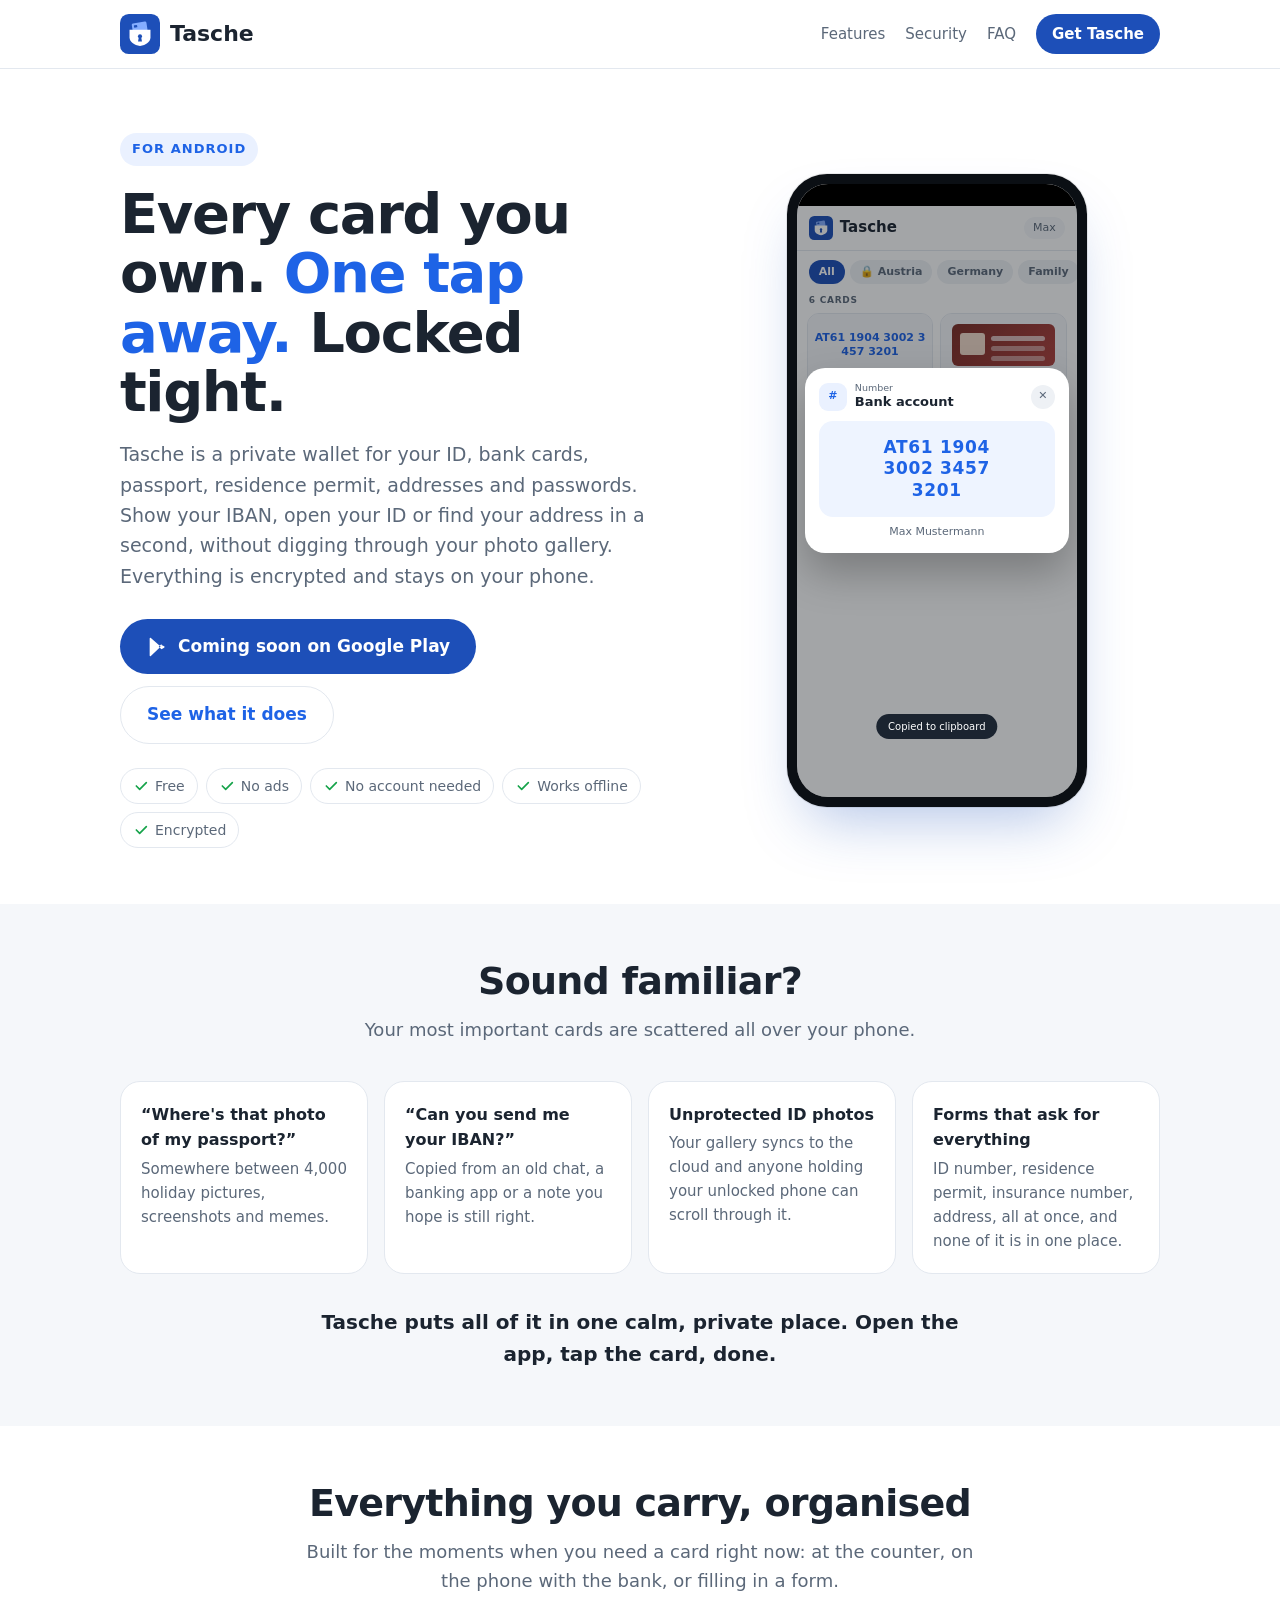
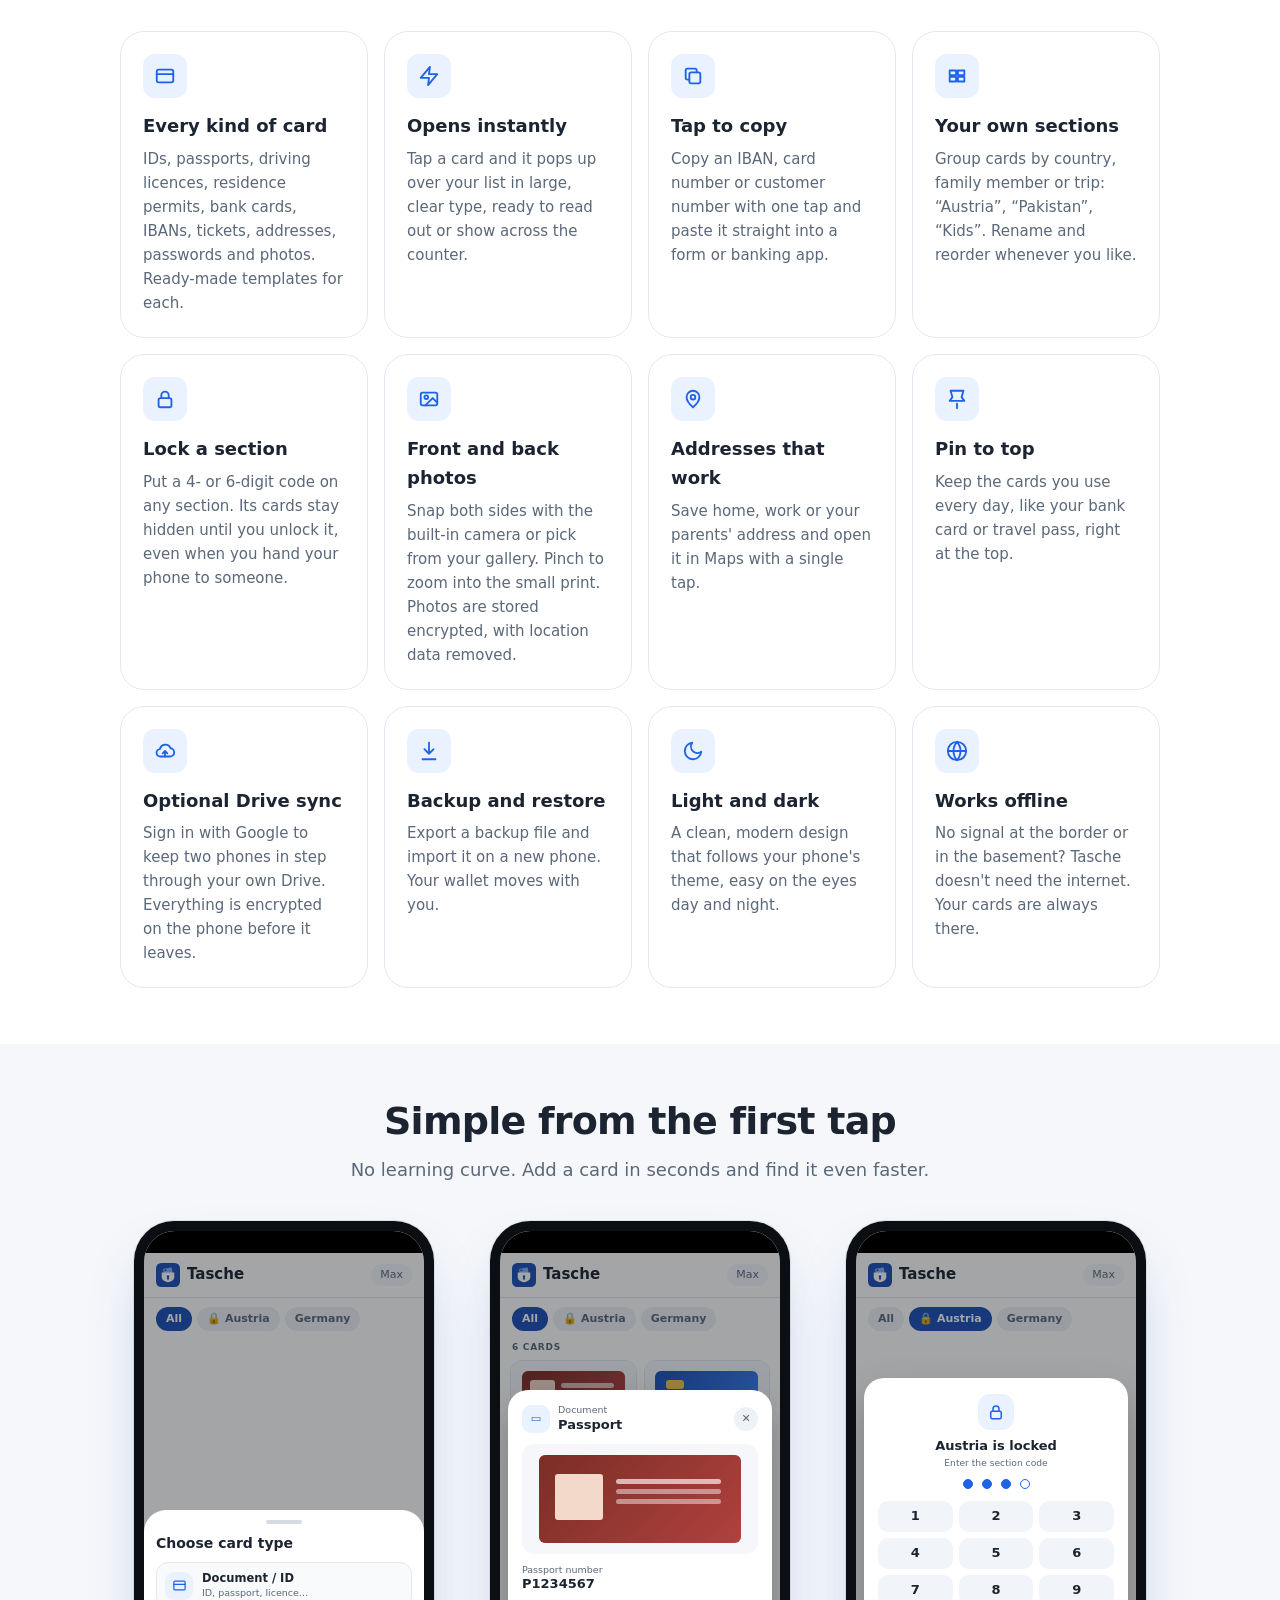
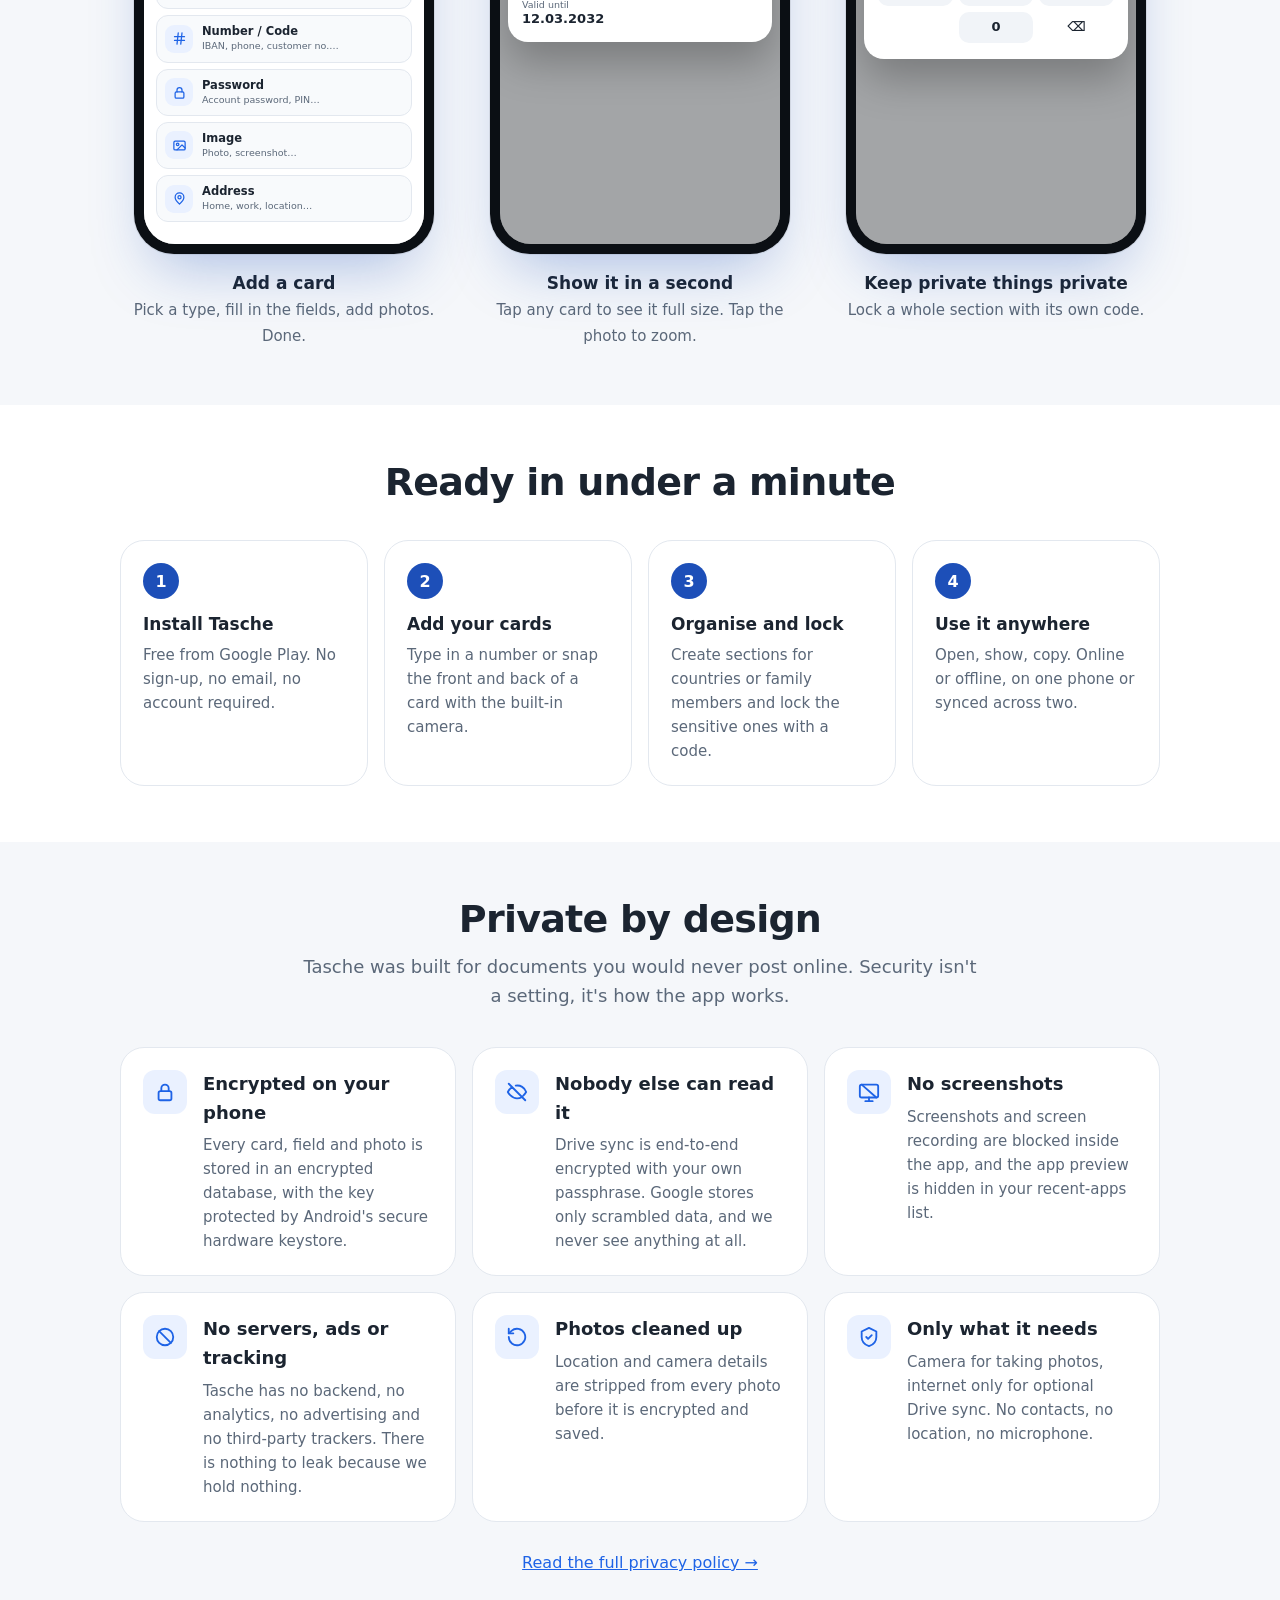
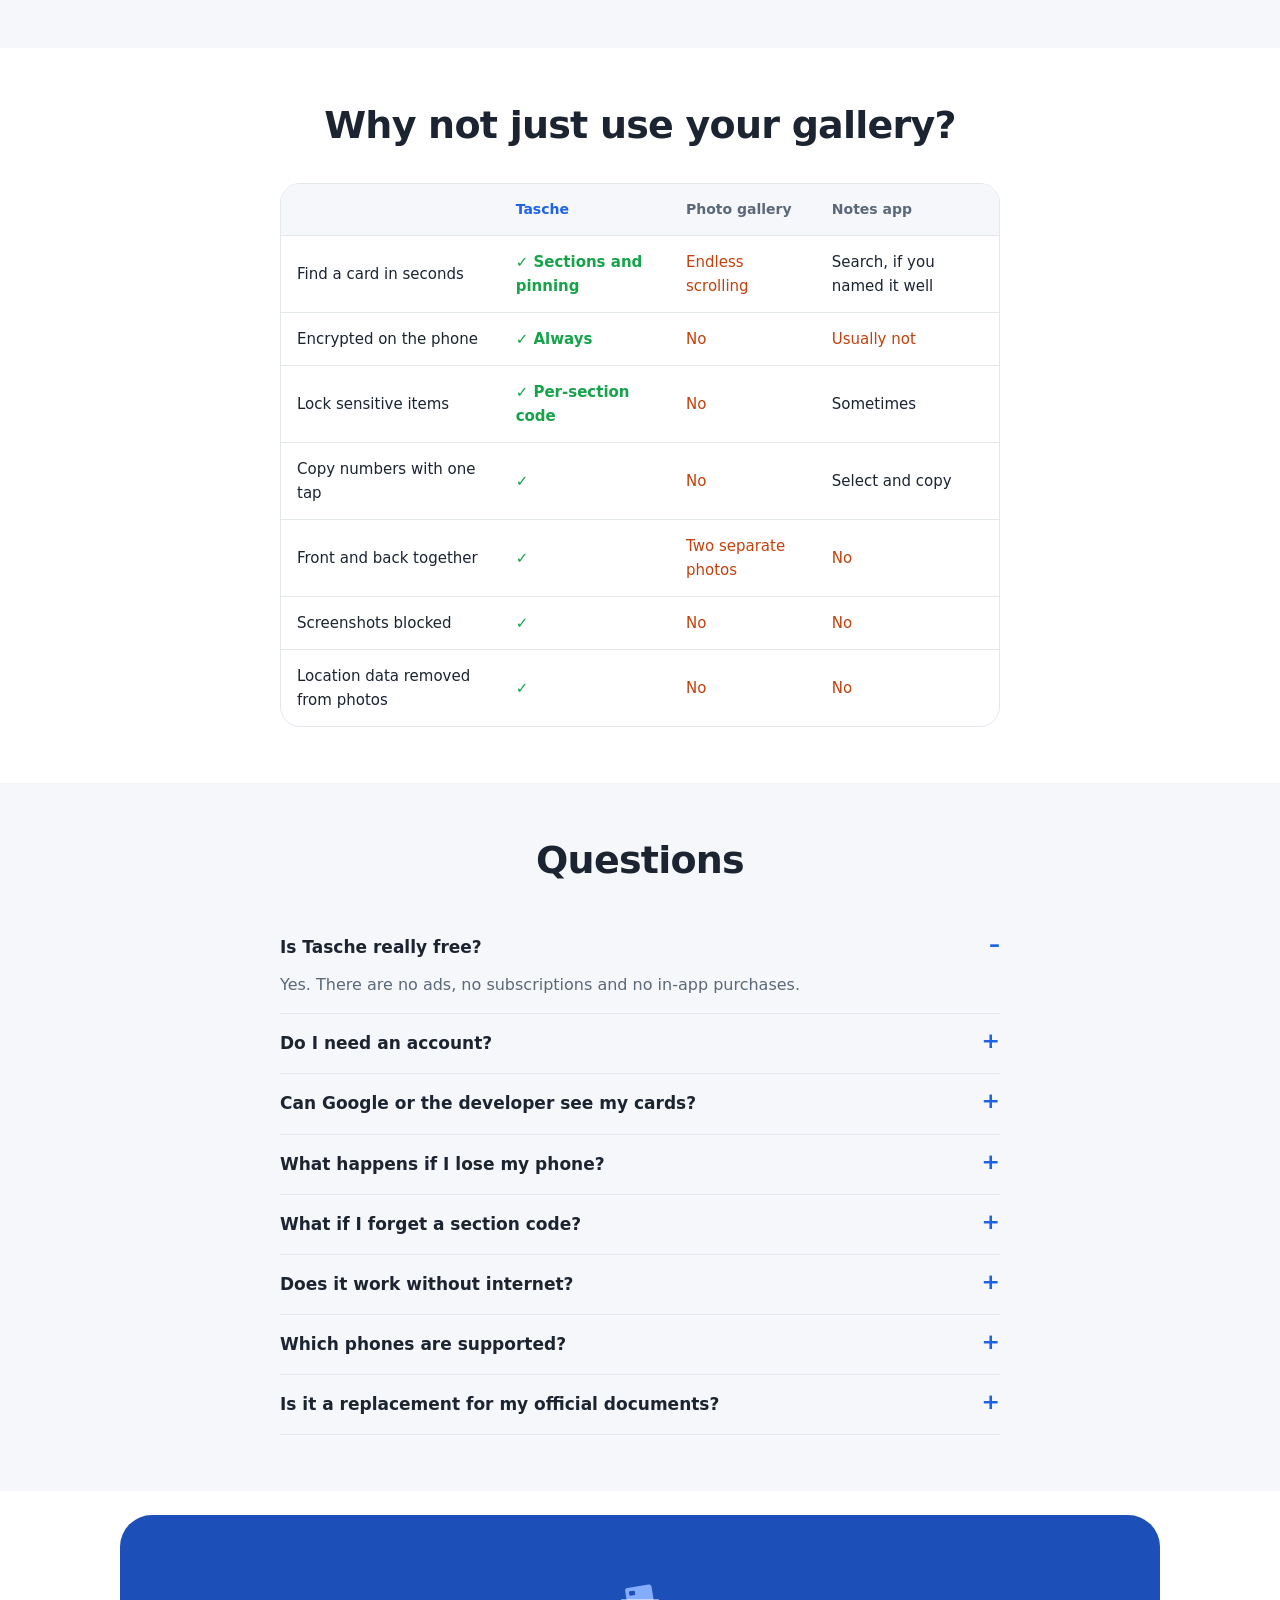
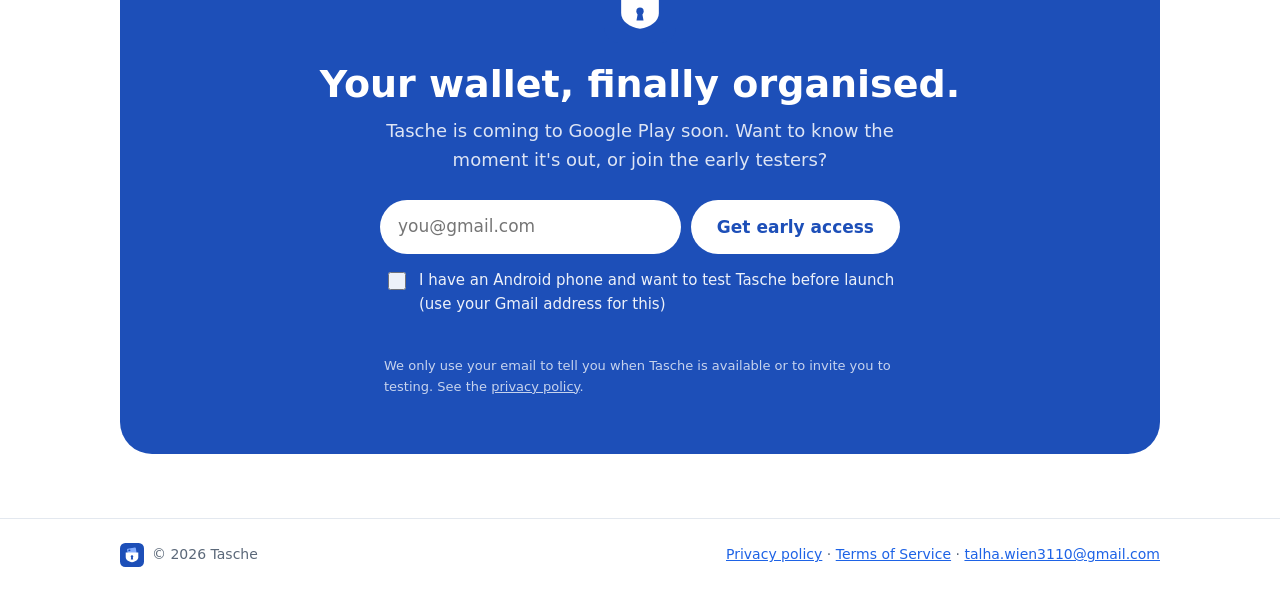
==== commit d63060af: "Add files via upload" ====
--- a/index.html
+++ b/index.html
@@ -260,12 +260,12 @@
 
 <footer><div class="wrap">
   <span class="fbrand"><img src="img/logo.svg" alt="">© 2026 Tasche</span>
-  <span><a href="privacy.html">Privacy policy</a> · <a href="mailto:talha.wien3110@gmail.com">talha.wien3110@gmail.com</a></span>
+  <span><a href="privacy.html">Privacy policy</a> · <a href="terms.html">Terms of Service</a> · <a href="mailto:talha.wien3110@gmail.com">talha.wien3110@gmail.com</a></span>
 </div></footer>
 <script>
 /* Paste your Google Apps Script web app URL here (see README.md, "Early access sign-ups").
    While it is empty, the form opens an email to you instead. */
-const EARLY_ACCESS_URL = "https://script.google.com/macros/s/AKfycbwFM7EM215iiBmPvSdhXdI4mFxLZEUkRT9CyIqZ45nziYQXLsOK7evM7YPiTI-kr7qF/exec";
+const EARLY_ACCESS_URL = "";
 const EARLY_ACCESS_EMAIL = "talha.wien3110@gmail.com";
 
 (function () {
--- a/style.css
+++ b/style.css
@@ -213,3 +213,12 @@
 .sr{position:absolute;width:1px;height:1px;overflow:hidden;clip:rect(0 0 0 0)}
 @media (max-width:620px){.earow .btn{width:100%;justify-content:center}}
 [id]{scroll-margin-top:84px}
+
+/* 404 */
+.notfound{text-align:center;padding:72px 0 88px}
+.notfound img{width:88px;height:88px;margin-bottom:8px}
+.notfound .code{font-size:clamp(64px,14vw,112px);font-weight:800;line-height:1;margin:0;color:var(--blue-600);letter-spacing:-.04em}
+.notfound h1{font-size:clamp(26px,4.5vw,36px);margin:12px 0 10px;line-height:1.15}
+.notfound .lead{margin:0 auto 28px}
+.notfound .ctas{justify-content:center}
+.notfound .more{margin-top:28px;color:var(--muted);font-size:15px}
